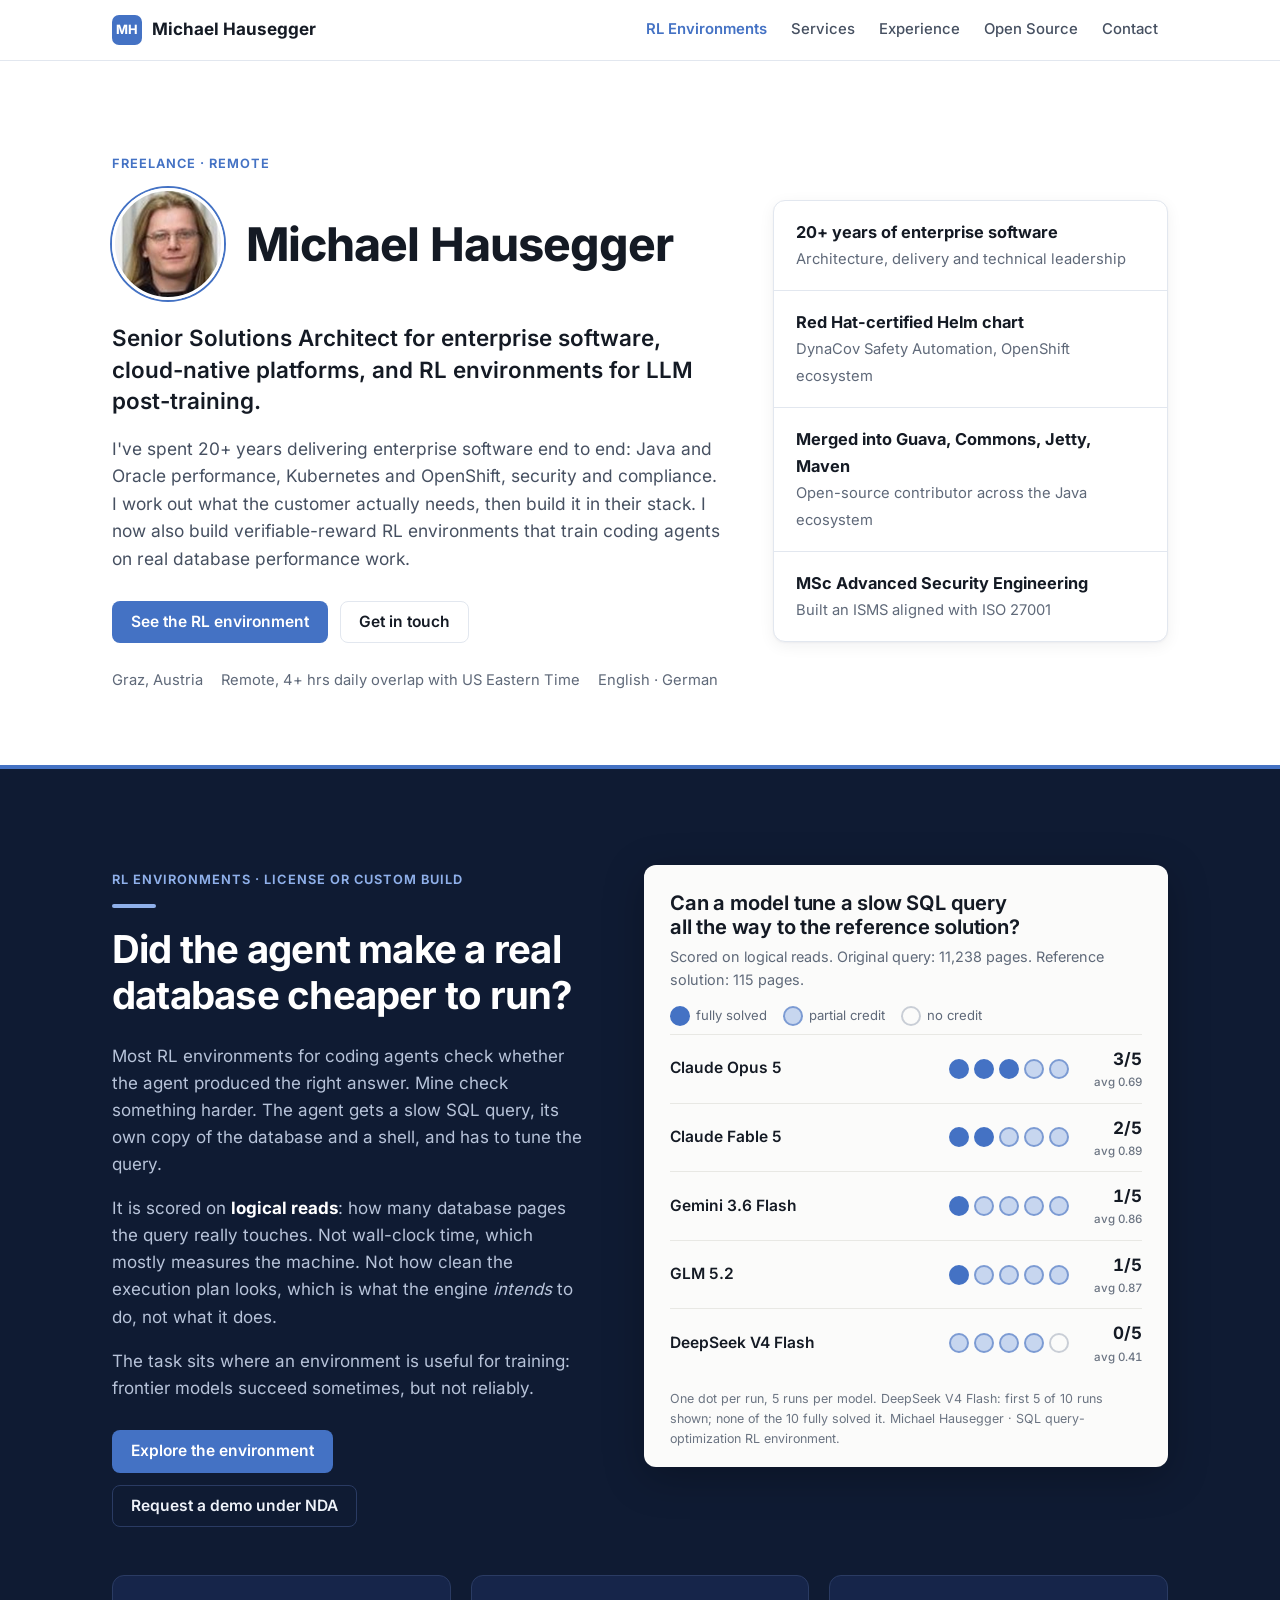
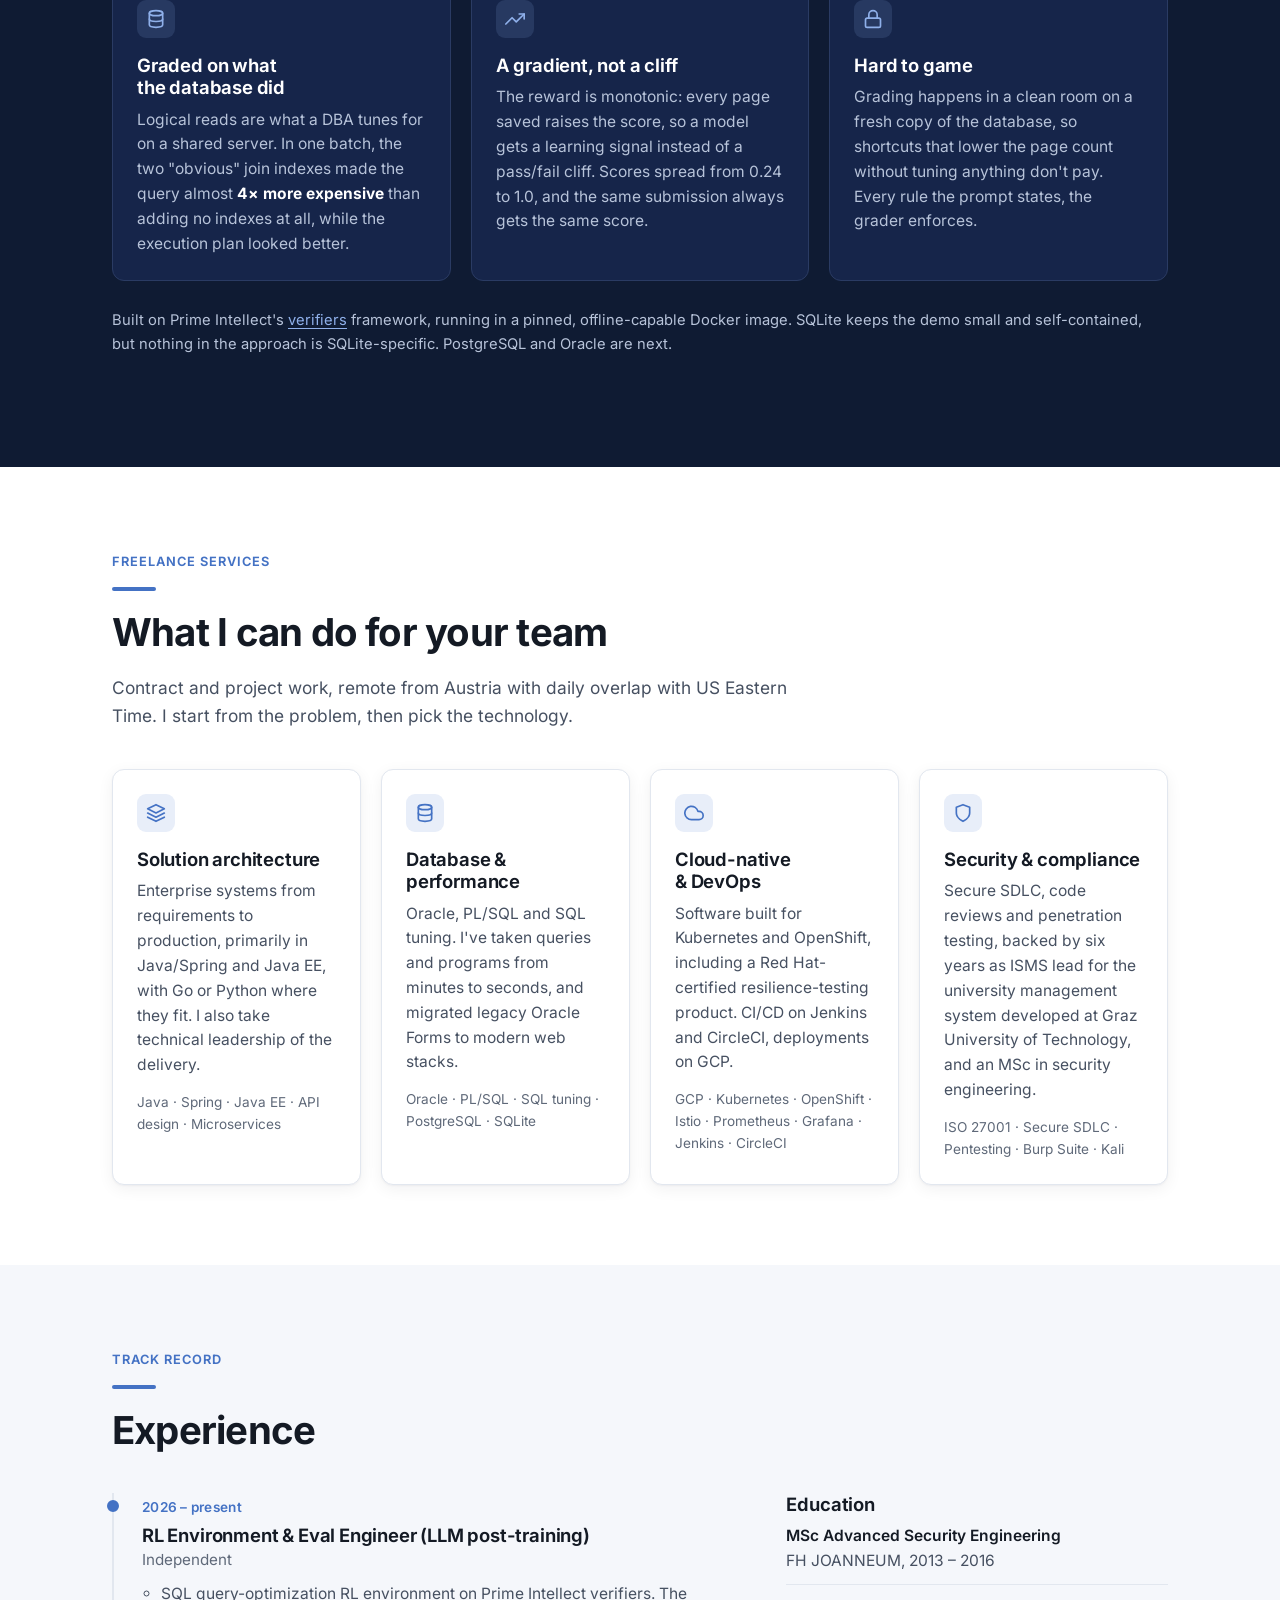
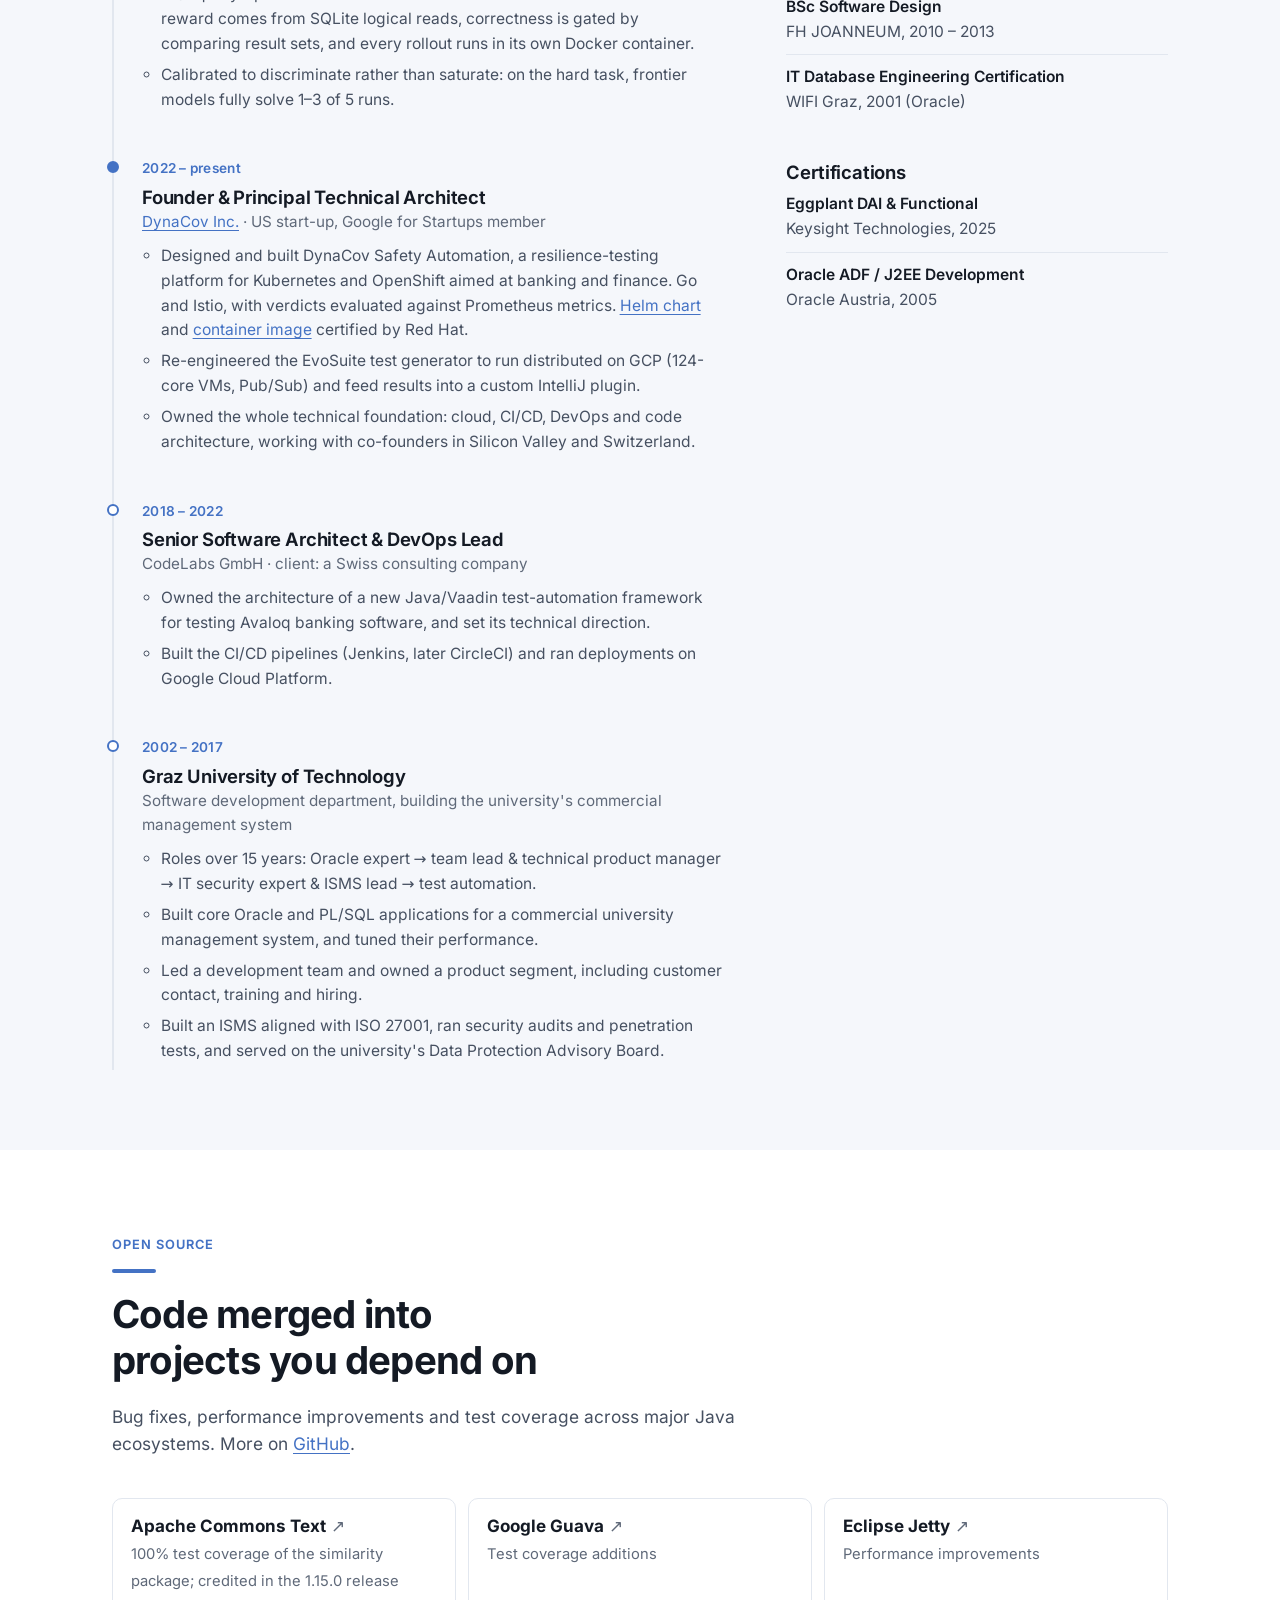
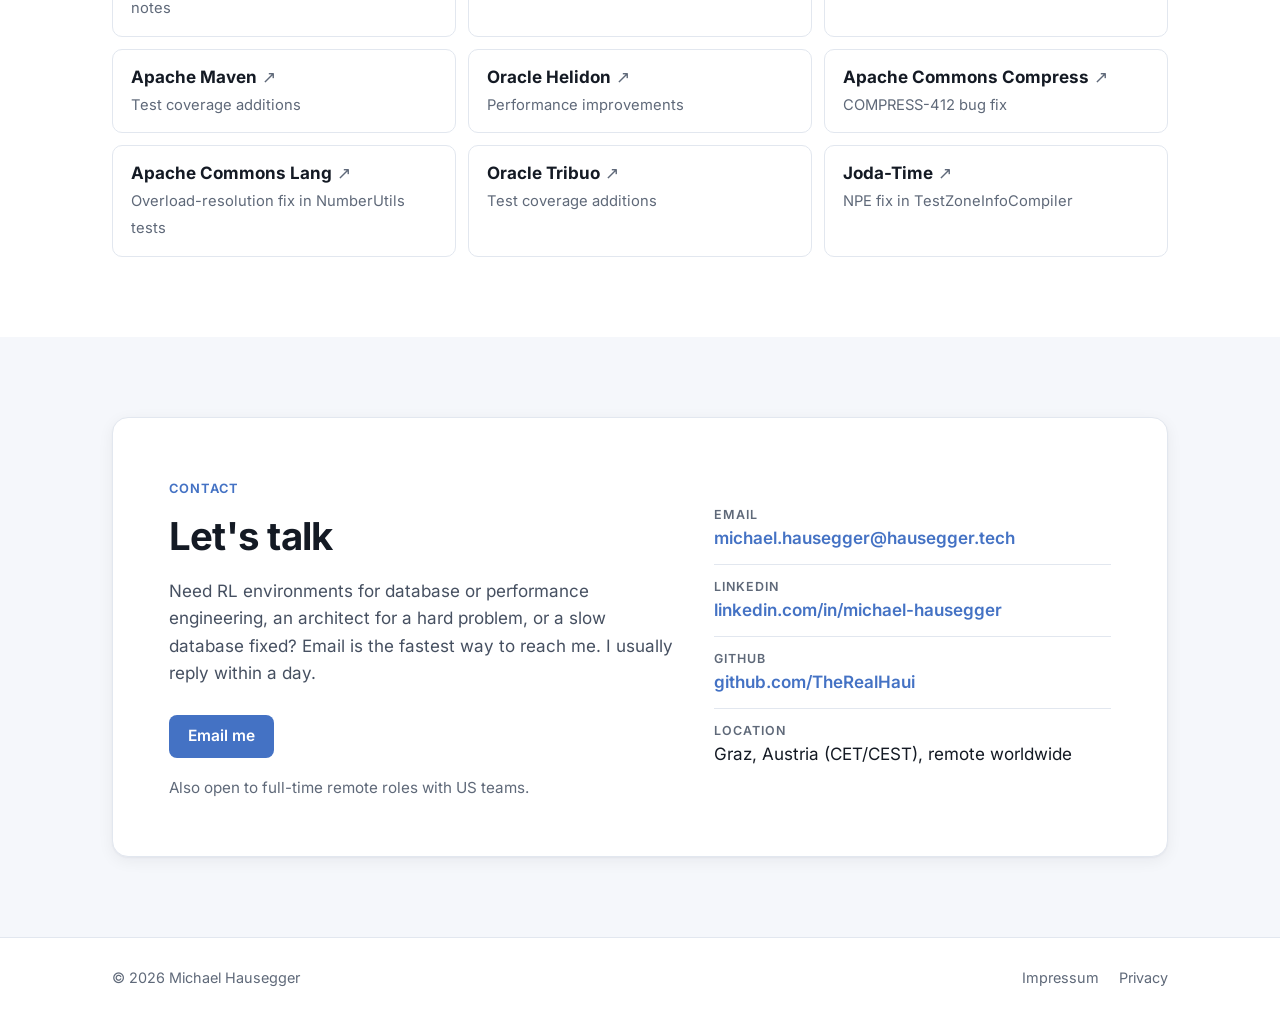
==== index.html @ 3fc1e548 "hausegger.tech: freelance profile and RL environment showcase Static site for GitHub Pages: freelanc" ====
<!DOCTYPE html>
<html lang="en">
<head>
  <meta charset="utf-8">
  <meta name="viewport" content="width=device-width, initial-scale=1">
  <title>Michael Hausegger · Solutions Architect &amp; RL Environments</title>
  <meta name="description" content="Senior Solutions Architect with 20+ years in enterprise software, Oracle performance, cloud-native platforms and security. Builds verifiable-reward RL environments that train coding agents on real database performance engineering.">
  <link rel="canonical" href="https://hausegger.tech/">
  <meta name="theme-color" content="#4472c4">
  <link rel="icon" href="assets/img/favicon.svg" type="image/svg+xml">

  <!-- Open Graph / Twitter: LinkedIn is the main traffic source, so the share card matters.
       og:image must be an absolute URL or LinkedIn ignores it. -->
  <meta property="og:type" content="website">
  <meta property="og:url" content="https://hausegger.tech/">
  <meta property="og:title" content="Michael Hausegger · Solutions Architect &amp; RL Environments">
  <meta property="og:description" content="RL environments that grade what the database actually did, built by a 20-year enterprise architect. Freelance, remote, 4+ hrs daily overlap with US Eastern.">
  <meta property="og:image" content="https://hausegger.tech/assets/img/og-image.png">
  <meta property="og:image:width" content="1200">
  <meta property="og:image:height" content="630">
  <meta name="twitter:card" content="summary_large_image">

  <link rel="preload" href="assets/fonts/inter-latin-var.woff2" as="font" type="font/woff2" crossorigin>
  <link rel="stylesheet" href="assets/css/style.css">

  <script type="application/ld+json">
  {
    "@context": "https://schema.org",
    "@graph": [
      {
        "@type": "Person",
        "@id": "https://hausegger.tech/#person",
        "name": "Michael Hausegger",
        "jobTitle": "Senior Solutions Architect",
        "image": "https://hausegger.tech/assets/img/michael-hausegger.jpg",
        "url": "https://hausegger.tech/",
        "email": "mailto:michael.hausegger@hausegger.tech",
        "address": { "@type": "PostalAddress", "addressLocality": "Graz", "addressCountry": "AT" },
        "alumniOf": "FH JOANNEUM University of Applied Sciences",
        "knowsAbout": ["Reinforcement learning environments", "LLM evaluation", "SQL performance tuning", "Oracle Database", "Java", "Kubernetes", "OpenShift", "Information security", "ISO 27001"],
        "sameAs": ["https://www.linkedin.com/in/michael-hausegger/", "https://github.com/TheRealHaui"]
      },
      {
        "@type": "ProfessionalService",
        "name": "Michael Hausegger — IT Architecture & RL Environments",
        "url": "https://hausegger.tech/",
        "founder": { "@id": "https://hausegger.tech/#person" },
        "areaServed": "Worldwide",
        "serviceType": ["RL environment development", "Solution architecture", "Database performance tuning", "Cloud-native consulting", "Security consulting"]
      }
    ]
  }
  </script>
</head>
<body>
  <a class="skip-link" href="#main">Skip to content</a>

  <header class="site-header">
    <div class="container">
      <a class="brand" href="#top" aria-label="Michael Hausegger, home">
        <span class="brand-mark" aria-hidden="true">MH</span>
        <span class="brand-name">Michael Hausegger</span>
      </a>
      <nav class="site-nav" aria-label="Main">
        <ul>
          <li><a class="nav-rl" href="#rl">RL Environments</a></li>
          <li class="nav-optional"><a href="#services">Services</a></li>
          <li class="nav-optional"><a href="#experience">Experience</a></li>
          <li class="nav-optional"><a href="#open-source">Open Source</a></li>
          <li><a href="#contact">Contact</a></li>
        </ul>
      </nav>
    </div>
  </header>

  <main id="main">
    <!-- ================= Hero ================= -->
    <section class="hero" id="top">
      <div class="container hero-grid">
        <div>
          <span class="eyebrow">Freelance · Remote</span>
          <div class="hero-id">
            <img class="portrait" src="assets/img/michael-hausegger.jpg" alt="Portrait of Michael Hausegger" width="112" height="112">
            <h1>Michael Hausegger</h1>
          </div>
          <p class="role">Senior Solutions Architect for enterprise software, cloud-native platforms, and RL environments for LLM post-training.</p>
          <p class="lead">I've spent 20+ years delivering enterprise software end to end: Java and Oracle performance, Kubernetes and OpenShift, security and compliance. I work out what the customer actually needs, then build it in their stack. I now also build verifiable-reward RL environments that train coding agents on real database performance work.</p>
          <div class="btn-row">
            <a class="btn btn-primary" href="#rl">See the RL environment</a>
            <a class="btn btn-ghost" href="#contact">Get in touch</a>
          </div>
          <div class="meta">
            <span>Graz, Austria</span>
            <span>Remote, 4+ hrs daily overlap with US Eastern Time</span>
            <span>English · German</span>
          </div>
        </div>
        <ul class="facts">
          <li><strong>20+ years of enterprise software</strong><span>Architecture, delivery and technical leadership</span></li>
          <li><strong>Red Hat-certified Helm chart</strong><span>DynaCov Safety Automation, OpenShift ecosystem</span></li>
          <li><strong>Merged into Guava, Commons, Jetty, Maven</strong><span>Open-source contributor across the Java ecosystem</span></li>
          <li><strong>MSc Advanced Security Engineering</strong><span>Built an ISMS aligned with ISO 27001</span></li>
        </ul>
      </div>
    </section>

    <!-- ================= RL Environments (the featured section) ================= -->
    <section class="band" id="rl" aria-labelledby="rl-title">
      <div class="container">
        <div class="band-intro">
          <div class="copy">
            <div class="section-head tight">
              <span class="eyebrow">RL Environments · License or custom build</span>
              <h2 id="rl-title">Did the agent make a real database cheaper to run?</h2>
            </div>
            <p>Most RL environments for coding agents check whether the agent produced the right answer. Mine check something harder. The agent gets a slow SQL query, its own copy of the database and a shell, and has to tune the query.</p>
            <p>It is scored on <strong class="hl">logical reads</strong>: how many database pages the query really touches. Not wall-clock time, which mostly measures the machine. Not how clean the execution plan looks, which is what the engine <em>intends</em> to do, not what it does.</p>
            <p>The task sits where an environment is useful for training: frontier models succeed sometimes, but not reliably.</p>
            <div class="btn-row mt">
              <a class="btn btn-primary" href="rl-environments.html">Explore the environment</a>
              <a class="btn btn-ghost" href="mailto:michael.hausegger@hausegger.tech?subject=RL%20environment%20demo%20under%20NDA">Request a demo under NDA</a>
            </div>
          </div>

          <!-- Task 2 results. One dot per run, sorted best-first. DeepSeek V4 Flash shows the first 5
               completed rollouts of its 10-rollout run (865a5b88) so the chart matches the LinkedIn post.
               Source: verifiers eval runs (screenshots in assets/img/evals/). -->
          <figure class="chart">
            <h3>Can a model tune a slow SQL query all the way to the reference solution?</h3>
            <p class="sub">Scored on logical reads. Original query: 11,238 pages. Reference solution: 115 pages.</p>
            <div class="legend" aria-hidden="true">
              <span><i class="dot full"></i> fully solved</span>
              <span><i class="dot partial"></i> partial credit</span>
              <span><i class="dot"></i> no credit</span>
            </div>
            <ul class="chart-rows">
              <li class="chart-row">
                <span class="sr-only">Claude Opus 5: 3 of 5 runs fully solved, mean reward 0.69</span>
                <span class="model" aria-hidden="true">Claude Opus 5</span>
                <span class="dots" aria-hidden="true"><i class="dot full" title="1.00"></i><i class="dot full" title="1.00"></i><i class="dot full" title="1.00"></i><i class="dot partial" title="0.24"></i><i class="dot partial" title="0.24"></i></span>
                <span class="score" aria-hidden="true">3/5<span class="avg">avg 0.69</span></span>
              </li>
              <li class="chart-row">
                <span class="sr-only">Claude Fable 5: 2 of 5 runs fully solved, mean reward 0.89</span>
                <span class="model" aria-hidden="true">Claude Fable 5</span>
                <span class="dots" aria-hidden="true"><i class="dot full" title="1.00"></i><i class="dot full" title="1.00"></i><i class="dot partial" title="0.86"></i><i class="dot partial" title="0.86"></i><i class="dot partial" title="0.75"></i></span>
                <span class="score" aria-hidden="true">2/5<span class="avg">avg 0.89</span></span>
              </li>
              <li class="chart-row">
                <span class="sr-only">Gemini 3.6 Flash: 1 of 5 runs fully solved, mean reward 0.86</span>
                <span class="model" aria-hidden="true">Gemini 3.6 Flash</span>
                <span class="dots" aria-hidden="true"><i class="dot full" title="1.00"></i><i class="dot partial" title="0.86"></i><i class="dot partial" title="0.83"></i><i class="dot partial" title="0.83"></i><i class="dot partial" title="0.75"></i></span>
                <span class="score" aria-hidden="true">1/5<span class="avg">avg 0.86</span></span>
              </li>
              <li class="chart-row">
                <span class="sr-only">GLM 5.2: 1 of 5 runs fully solved, mean reward 0.87</span>
                <span class="model" aria-hidden="true">GLM 5.2</span>
                <span class="dots" aria-hidden="true"><i class="dot full" title="1.00"></i><i class="dot partial" title="0.87"></i><i class="dot partial" title="0.86"></i><i class="dot partial" title="0.85"></i><i class="dot partial" title="0.75"></i></span>
                <span class="score" aria-hidden="true">1/5<span class="avg">avg 0.87</span></span>
              </li>
              <li class="chart-row">
                <span class="sr-only">DeepSeek V4 Flash: 0 of 5 runs fully solved, mean reward 0.41</span>
                <span class="model" aria-hidden="true">DeepSeek V4 Flash</span>
                <span class="dots" aria-hidden="true"><i class="dot partial" title="0.80"></i><i class="dot partial" title="0.80"></i><i class="dot partial" title="0.24"></i><i class="dot partial" title="0.24"></i><i class="dot" title="0.00"></i></span>
                <span class="score" aria-hidden="true">0/5<span class="avg">avg 0.41</span></span>
              </li>
            </ul>
            <figcaption class="foot">One dot per run, 5 runs per model. DeepSeek V4 Flash: first 5 of 10 runs shown; none of the 10 fully solved it. Michael Hausegger · SQL query-optimization RL environment.</figcaption>
          </figure>
        </div>

        <div class="cards cols-3">
          <article class="card">
            <div class="card-icon" aria-hidden="true"><svg viewBox="0 0 24 24" fill="none" stroke="currentColor" stroke-width="2" stroke-linecap="round" stroke-linejoin="round"><ellipse cx="12" cy="5" rx="8" ry="3"/><path d="M4 5v14c0 1.7 3.6 3 8 3s8-1.3 8-3V5"/><path d="M4 12c0 1.7 3.6 3 8 3s8-1.3 8-3"/></svg></div>
            <h3>Graded on what the database did</h3>
            <p>Logical reads are what a DBA tunes for on a shared server. In one batch, the two "obvious" join indexes made the query almost <strong class="hl">4× more expensive</strong> than adding no indexes at all, while the execution plan looked better.</p>
          </article>
          <article class="card">
            <div class="card-icon" aria-hidden="true"><svg viewBox="0 0 24 24" fill="none" stroke="currentColor" stroke-width="2" stroke-linecap="round" stroke-linejoin="round"><path d="m23 6-9.5 9.5-5-5L1 18"/><path d="M17 6h6v6"/></svg></div>
            <h3>A gradient, not a cliff</h3>
            <p>The reward is monotonic: every page saved raises the score, so a model gets a learning signal instead of a pass/fail cliff. Scores spread from 0.24 to 1.0, and the same submission always gets the same score.</p>
          </article>
          <article class="card">
            <div class="card-icon" aria-hidden="true"><svg viewBox="0 0 24 24" fill="none" stroke="currentColor" stroke-width="2" stroke-linecap="round" stroke-linejoin="round"><rect x="3" y="11" width="18" height="11" rx="2"/><path d="M7 11V7a5 5 0 0 1 10 0v4"/></svg></div>
            <h3>Hard to game</h3>
            <p>Grading happens in a clean room on a fresh copy of the database, so shortcuts that lower the page count without tuning anything don't pay. Every rule the prompt states, the grader enforces.</p>
          </article>
        </div>

        <p class="band-note">Built on Prime Intellect's <a href="https://github.com/PrimeIntellect-ai/verifiers">verifiers</a> framework, running in a pinned, offline-capable Docker image. SQLite keeps the demo small and self-contained, but nothing in the approach is SQLite-specific. PostgreSQL and Oracle are next.</p>
      </div>
    </section>

    <!-- ================= Services ================= -->
    <section class="section" id="services" aria-labelledby="services-title">
      <div class="container">
        <div class="section-head">
          <span class="eyebrow">Freelance services</span>
          <h2 id="services-title">What I can do for your team</h2>
          <p>Contract and project work, remote from Austria with daily overlap with US Eastern Time. I start from the problem, then pick the technology.</p>
        </div>
        <div class="cards cols-4">
          <article class="card">
            <div class="card-icon" aria-hidden="true"><svg viewBox="0 0 24 24" fill="none" stroke="currentColor" stroke-width="2" stroke-linecap="round" stroke-linejoin="round"><path d="M12 2 2 7l10 5 10-5-10-5z"/><path d="m2 17 10 5 10-5"/><path d="m2 12 10 5 10-5"/></svg></div>
            <h3>Solution architecture</h3>
            <p>Enterprise systems from requirements to production, primarily in Java/Spring and Java EE, with Go or Python where they fit. I also take technical leadership of the delivery.</p>
            <p class="tags">Java · Spring · Java EE · API design · Microservices</p>
          </article>
          <article class="card">
            <div class="card-icon" aria-hidden="true"><svg viewBox="0 0 24 24" fill="none" stroke="currentColor" stroke-width="2" stroke-linecap="round" stroke-linejoin="round"><ellipse cx="12" cy="5" rx="8" ry="3"/><path d="M4 5v14c0 1.7 3.6 3 8 3s8-1.3 8-3V5"/><path d="M4 12c0 1.7 3.6 3 8 3s8-1.3 8-3"/></svg></div>
            <h3>Database &amp; performance</h3>
            <p>Oracle, PL/SQL and SQL tuning. I've taken queries and programs from minutes to seconds, and migrated legacy Oracle Forms to modern web stacks.</p>
            <p class="tags">Oracle · PL/SQL · SQL tuning · PostgreSQL · SQLite</p>
          </article>
          <article class="card">
            <div class="card-icon" aria-hidden="true"><svg viewBox="0 0 24 24" fill="none" stroke="currentColor" stroke-width="2" stroke-linecap="round" stroke-linejoin="round"><path d="M18 10h-1.26A8 8 0 1 0 9 20h9a5 5 0 0 0 0-10z"/></svg></div>
            <h3>Cloud-native &amp; DevOps</h3>
            <p>Software built for Kubernetes and OpenShift, including a Red Hat-certified resilience-testing product. CI/CD on Jenkins and CircleCI, deployments on GCP.</p>
            <p class="tags">GCP · Kubernetes · OpenShift · Istio · Prometheus · Grafana · Jenkins · CircleCI</p>
          </article>
          <article class="card">
            <div class="card-icon" aria-hidden="true"><svg viewBox="0 0 24 24" fill="none" stroke="currentColor" stroke-width="2" stroke-linecap="round" stroke-linejoin="round"><path d="M12 22s8-4 8-10V5l-8-3-8 3v7c0 6 8 10 8 10z"/></svg></div>
            <h3>Security &amp; compliance</h3>
            <p>Secure SDLC, code reviews and penetration testing, backed by six years as ISMS lead for the university management system developed at Graz University of Technology, and an MSc in security engineering.</p>
            <p class="tags">ISO 27001 · Secure SDLC · Pentesting · Burp Suite · Kali</p>
          </article>
        </div>
      </div>
    </section>

    <!-- ================= Experience ================= -->
    <section class="section section-alt" id="experience" aria-labelledby="experience-title">
      <div class="container">
        <div class="section-head">
          <span class="eyebrow">Track record</span>
          <h2 id="experience-title">Experience</h2>
        </div>
        <div class="two-col">
          <ol class="timeline">
            <li class="current">
              <span class="when">2026 – present</span>
              <h3>RL Environment &amp; Eval Engineer (LLM post-training)</h3>
              <div class="org">Independent</div>
              <ul>
                <li>SQL query-optimization RL environment on Prime Intellect verifiers. The reward comes from SQLite logical reads, correctness is gated by comparing result sets, and every rollout runs in its own Docker container.</li>
                <li>Calibrated to discriminate rather than saturate: on the hard task, frontier models fully solve 1–3 of 5 runs.</li>
              </ul>
            </li>
            <li class="current">
              <span class="when">2022 – present</span>
              <h3>Founder &amp; Principal Technical Architect</h3>
              <div class="org"><a href="https://www.safetyautomation.ai/">DynaCov Inc.</a> · US start-up, Google for Startups member</div>
              <ul>
                <li>Designed and built DynaCov Safety Automation, a resilience-testing platform for Kubernetes and OpenShift aimed at banking and finance. Go and Istio, with verdicts evaluated against Prometheus metrics. <a href="https://github.com/openshift-helm-charts/charts/pull/3125">Helm chart</a> and <a href="https://catalog.redhat.com/en/software/container-stacks/detail/69cd46f81b5d2953b1b5d7d4#overview">container image</a> certified by Red Hat.</li>
                <li>Re-engineered the EvoSuite test generator to run distributed on GCP (124-core VMs, Pub/Sub) and feed results into a custom IntelliJ plugin.</li>
                <li>Owned the whole technical foundation: cloud, CI/CD, DevOps and code architecture, working with co-founders in Silicon Valley and Switzerland.</li>
              </ul>
            </li>
            <li>
              <span class="when">2018 – 2022</span>
              <h3>Senior Software Architect &amp; DevOps Lead</h3>
              <div class="org">CodeLabs GmbH · client: a Swiss consulting company</div>
              <ul>
                <li>Owned the architecture of a new Java/Vaadin test-automation framework for testing Avaloq banking software, and set its technical direction.</li>
                <li>Built the CI/CD pipelines (Jenkins, later CircleCI) and ran deployments on Google Cloud Platform.</li>
              </ul>
            </li>
            <li>
              <span class="when">2002 – 2017</span>
              <h3>Graz University of Technology</h3>
              <div class="org">Software development department, building the university's commercial management system</div>
              <ul>
                <li>Roles over 15 years: Oracle expert → team lead &amp; technical product manager → IT security expert &amp; ISMS lead → test automation.</li>
                <li>Built core Oracle and PL/SQL applications for a commercial university management system, and tuned their performance.</li>
                <li>Led a development team and owned a product segment, including customer contact, training and hiring.</li>
                <li>Built an ISMS aligned with ISO 27001, ran security audits and penetration tests, and served on the university's Data Protection Advisory Board.</li>
              </ul>
            </li>
          </ol>

          <aside class="side">
            <div class="block">
              <h3>Education</h3>
              <ul>
                <li><strong>MSc Advanced Security Engineering</strong>FH JOANNEUM, 2013 – 2016</li>
                <li><strong>BSc Software Design</strong>FH JOANNEUM, 2010 – 2013</li>
                <li><strong>IT Database Engineering Certification</strong>WIFI Graz, 2001 (Oracle)</li>
              </ul>
            </div>
            <div class="block">
              <h3>Certifications</h3>
              <ul>
                <li><strong>Eggplant DAI &amp; Functional</strong>Keysight Technologies, 2025</li>
                <li><strong>Oracle ADF / J2EE Development</strong>Oracle Austria, 2005</li>
              </ul>
            </div>
          </aside>
        </div>
      </div>
    </section>

    <!-- ================= Open source ================= -->
    <section class="section" id="open-source" aria-labelledby="oss-title">
      <div class="container">
        <div class="section-head">
          <span class="eyebrow">Open source</span>
          <h2 id="oss-title">Code merged into projects you depend on</h2>
          <p>Bug fixes, performance improvements and test coverage across major Java ecosystems. More on <a href="https://github.com/TheRealHaui">GitHub</a>.</p>
        </div>
        <ul class="oss">
          <li><a href="https://github.com/apache/commons-text/pull/728"><strong>Apache Commons Text</strong></a><span>100% test coverage of the similarity package; credited in the 1.15.0 release notes</span></li>
          <li><a href="https://github.com/google/guava/pull/2825"><strong>Google Guava</strong></a><span>Test coverage additions</span></li>
          <li><a href="https://github.com/jetty/jetty.project/pull/3657"><strong>Eclipse Jetty</strong></a><span>Performance improvements</span></li>
          <li><a href="https://github.com/apache/maven/pull/11470"><strong>Apache Maven</strong></a><span>Test coverage additions</span></li>
          <li><a href="https://github.com/helidon-io/helidon/pull/711"><strong>Oracle Helidon</strong></a><span>Performance improvements</span></li>
          <li><a href="https://github.com/apache/commons-compress/pull/35"><strong>Apache Commons Compress</strong></a><span>COMPRESS-412 bug fix</span></li>
          <li><a href="https://github.com/apache/commons-lang/pull/1506"><strong>Apache Commons Lang</strong></a><span>Overload-resolution fix in NumberUtils tests</span></li>
          <li><a href="https://github.com/oracle/tribuo/pull/415"><strong>Oracle Tribuo</strong></a><span>Test coverage additions</span></li>
          <li><a href="https://github.com/JodaOrg/joda-time/pull/438"><strong>Joda-Time</strong></a><span>NPE fix in TestZoneInfoCompiler</span></li>
        </ul>
      </div>
    </section>

    <!-- ================= Contact ================= -->
    <section class="section section-alt" id="contact" aria-labelledby="contact-title">
      <div class="container">
        <div class="contact-card">
          <div>
            <span class="eyebrow">Contact</span>
            <h2 id="contact-title">Let's talk</h2>
            <p class="muted">Need RL environments for database or performance engineering, an architect for a hard problem, or a slow database fixed? Email is the fastest way to reach me. I usually reply within a day.</p>
            <div class="btn-row mt">
              <a class="btn btn-primary" href="mailto:michael.hausegger@hausegger.tech">Email me</a>
            </div>
            <!-- Deliberately one quiet line: a loud "hire me" would undercut the freelance/vendor positioning. -->
            <p class="also">Also open to full-time remote roles with US teams.</p>
          </div>
          <ul class="contact-links">
            <li><span class="label">Email</span><a href="mailto:michael.hausegger@hausegger.tech">michael.hausegger@hausegger.tech</a></li>
            <li><span class="label">LinkedIn</span><a href="https://www.linkedin.com/in/michael-hausegger/">linkedin.com/in/michael-hausegger</a></li>
            <li><span class="label">GitHub</span><a href="https://github.com/TheRealHaui">github.com/TheRealHaui</a></li>
            <li><span class="label">Location</span><span>Graz, Austria (CET/CEST), remote worldwide</span></li>
          </ul>
        </div>
      </div>
    </section>
  </main>

  <footer class="site-footer">
    <div class="container">
      <span>© 2026 Michael Hausegger</span>
      <nav aria-label="Legal">
        <a href="impressum.html">Impressum</a>
        <a href="privacy.html">Privacy</a>
      </nav>
    </div>
  </footer>

  <!-- GoatCounter: cookieless, no personal data stored, so no consent banner is needed.
       count.js is self-hosted so the only third-party request is the page-view ping itself.
       It skips localhost automatically, so local previews are never counted. -->
  <script data-goatcounter="https://hausegger.goatcounter.com/count" async src="assets/js/count.js"></script>
</body>
</html>
---- assets/css/style.css ----
/*
 * hausegger.tech — single stylesheet, no build step.
 *
 * Why plain CSS: a 4-page personal site doesn't justify a toolchain; anything that needs
 * `npm install` in two years is a liability. All colors are tokens on :root so the dark
 * theme is a token swap, never a second set of rules.
 */

/* Self-hosted Inter (variable, latin subset). Deliberately NOT loaded from Google Fonts:
 * LG München (3 O 17493/20, 2022) held that sending visitor IPs to Google's font CDN without
 * consent violates GDPR. Self-hosting costs 48 KB and removes the question entirely. */
@font-face {
  font-family: "Inter";
  src: url("../fonts/inter-latin-var.woff2") format("woff2");
  font-weight: 100 900;
  font-style: normal;
  font-display: swap;
}

:root {
  /* Accent = the section-bar blue from the CV, so site and CV read as one brand. */
  --accent: #4472c4;
  --accent-strong: #2f5aa8;
  --accent-soft: #e8eef9;
  --on-accent: #ffffff;
  /* Primary buttons keep the exact CV blue in both themes (white on #4472c4 = 4.6:1). */
  --btn-bg: #4472c4;
  --btn-bg-hover: #355fae;

  --bg: #ffffff;
  --bg-alt: #f5f7fb;
  --surface: #ffffff;
  --text: #141a24;
  --text-2: #465061;
  --text-3: #5f6979;
  --border: #e2e7ef;

  /* The RL band is intentionally dark in BOTH themes: it is the one section that must
   * stand out from everything around it. */
  --band-bg: #0f1b33;
  --band-surface: #16254a;
  --band-text: #eef2f9;
  --band-text-2: #b7c3d9;
  --band-border: #2a3b63;
  --band-accent: #8fb0ea;

  --radius: 12px;
  --maxw: 1120px;
  --gutter: 16px;
  --shadow: 0 1px 2px rgb(16 24 40 / 0.04), 0 4px 16px rgb(16 24 40 / 0.06);
  color-scheme: light dark;
}

/* Dark tokens are defined twice: once for the OS preference, once for an explicit
 * data-theme="dark" override. The :not([data-theme="light"]) guard lets a future theme
 * toggle force light mode on a dark OS without touching these rules. */
@media (prefers-color-scheme: dark) {
  :root:not([data-theme="light"]) {
    --accent: #7fa3e0;
    --accent-strong: #a3bdea;
    --accent-soft: #1a2640;
    --on-accent: #0d1117;
    --bg: #0d1117;
    --bg-alt: #131a24;
    --surface: #161e2b;
    --text: #e6eaf0;
    --text-2: #aeb8c6;
    --text-3: #8d98a8;
    --border: #263042;
    --band-bg: #0a1430;
    --band-surface: #13214a;
    --shadow: none;
    --btn-bg-hover: #5a86d6;
  }
}
:root[data-theme="dark"] {
  --accent: #7fa3e0;
  --accent-strong: #a3bdea;
  --accent-soft: #1a2640;
  --on-accent: #0d1117;
  --bg: #0d1117;
  --bg-alt: #131a24;
  --surface: #161e2b;
  --text: #e6eaf0;
  --text-2: #aeb8c6;
  --text-3: #8d98a8;
  --border: #263042;
  --band-bg: #0a1430;
  --band-surface: #13214a;
  --shadow: none;
  --btn-bg-hover: #5a86d6;
}

/* ---------- Base ---------- */
*, *::before, *::after { box-sizing: border-box; }
html { scroll-behavior: smooth; -webkit-text-size-adjust: 100%; }
/* Anchor targets land below the sticky header instead of under it. */
:target, section[id] { scroll-margin-top: 72px; }
@media (prefers-reduced-motion: reduce) { html { scroll-behavior: auto; } }

body {
  margin: 0;
  background: var(--bg);
  color: var(--text);
  font-family: "Inter", system-ui, -apple-system, "Segoe UI", Roboto, sans-serif;
  font-size: 17px;
  line-height: 1.6;
  text-rendering: optimizeLegibility;
  -webkit-font-smoothing: antialiased;
}
img { max-width: 100%; height: auto; display: block; }
a { color: var(--accent); text-decoration-thickness: 1px; text-underline-offset: 3px; }
a:hover { color: var(--accent-strong); }
:focus-visible { outline: 2px solid var(--accent); outline-offset: 3px; border-radius: 4px; }

h1, h2, h3 { line-height: 1.2; letter-spacing: -0.02em; margin: 0 0 0.5em; text-wrap: balance; }
h1 { font-size: clamp(2.2rem, 5vw, 3.4rem); font-weight: 750; }
h2 { font-size: clamp(1.7rem, 3.4vw, 2.4rem); font-weight: 700; }
h3 { font-size: 1.15rem; font-weight: 650; letter-spacing: -0.01em; }
p { margin: 0 0 1em; }
ul { margin: 0; padding-left: 1.2em; }

.container { width: 100%; max-width: var(--maxw); margin: 0 auto; padding: 0 var(--gutter); }
@media (min-width: 720px) { :root { --gutter: 32px; } }

.skip-link {
  position: absolute; left: -9999px; top: 8px;
  background: var(--accent); color: var(--on-accent); padding: 8px 12px; border-radius: 6px;
}
.skip-link:focus { left: 8px; z-index: 100; }

/* ---------- Header ---------- */
.site-header {
  position: sticky; top: 0; z-index: 50;
  background: color-mix(in srgb, var(--bg) 88%, transparent);
  backdrop-filter: saturate(160%) blur(10px);
  -webkit-backdrop-filter: saturate(160%) blur(10px);
  border-bottom: 1px solid var(--border);
}
.site-header .container {
  display: flex; align-items: center; justify-content: space-between;
  gap: 16px; min-height: 60px;
}
.brand {
  display: inline-flex; align-items: center; gap: 10px;
  font-weight: 700; color: var(--text); text-decoration: none; white-space: nowrap;
}
.brand-mark {
  width: 30px; height: 30px; border-radius: 7px; background: #4472c4; color: #fff;
  display: grid; place-items: center; font-size: 0.8rem; font-weight: 750; letter-spacing: 0;
}
.site-nav ul { display: flex; gap: 4px; list-style: none; margin: 0; padding: 0; }
.site-nav a {
  display: block; padding: 6px 10px; border-radius: 6px;
  color: var(--text-2); text-decoration: none; font-size: 0.93rem; font-weight: 500;
}
.site-nav a:hover { color: var(--text); background: var(--bg-alt); }
.site-nav a.nav-rl { color: var(--accent); font-weight: 600; }
/* Narrow screens: no hamburger (it would need JS); keep only the two links that matter. */
@media (max-width: 760px) {
  .site-nav li.nav-optional { display: none; }
  .brand-name { display: none; }
}

/* ---------- Buttons ---------- */
.btn {
  display: inline-flex; align-items: center; gap: 8px;
  padding: 11px 18px; border-radius: 8px; border: 1px solid transparent;
  font-weight: 600; font-size: 0.97rem; text-decoration: none; line-height: 1.2;
  transition: background-color 0.15s, border-color 0.15s, color 0.15s;
}
.btn-primary { background: var(--btn-bg); color: #fff; }
.btn-primary:hover { background: var(--btn-bg-hover); color: #fff; }
.btn-ghost { border-color: var(--border); color: var(--text); background: var(--surface); }
.btn-ghost:hover { border-color: var(--accent); color: var(--accent); }
.btn-row { display: flex; flex-wrap: wrap; gap: 12px; }

/* ---------- Sections ---------- */
.section { padding: 80px 0; }
.section-alt { background: var(--bg-alt); }
.eyebrow {
  display: inline-block; margin-bottom: 14px;
  font-size: 0.8rem; font-weight: 650; letter-spacing: 0.08em; text-transform: uppercase;
  color: var(--accent);
}
.section-head { max-width: 720px; margin-bottom: 40px; }
.section-head p { color: var(--text-2); font-size: 1.08rem; }
/* CV echo: a short accent bar above section titles. */
.section-head h2::before {
  content: ""; display: block; width: 44px; height: 4px; border-radius: 2px;
  background: var(--accent); margin-bottom: 18px;
}

/* ---------- Hero ---------- */
.hero { padding: 88px 0 72px; }
.hero-grid { display: grid; gap: 48px; align-items: center; }
@media (min-width: 960px) { .hero-grid { grid-template-columns: 1.55fr 1fr; } }
.hero .role {
  font-size: clamp(1.15rem, 2.2vw, 1.4rem); font-weight: 600; color: var(--text);
  line-height: 1.4; margin-bottom: 18px; max-width: 34em;
}
.hero .lead { font-size: 1.08rem; color: var(--text-2); max-width: 38em; margin-bottom: 28px; }
.hero .meta {
  display: flex; flex-wrap: wrap; gap: 6px 18px; margin-top: 26px;
  color: var(--text-3); font-size: 0.92rem;
}
.facts {
  list-style: none; padding: 0; margin: 0;
  border: 1px solid var(--border); border-radius: var(--radius);
  background: var(--surface); box-shadow: var(--shadow);
}
.facts li { padding: 18px 22px; border-top: 1px solid var(--border); }
.facts li:first-child { border-top: 0; }
.facts strong { display: block; font-size: 1.02rem; color: var(--text); }
.facts span { color: var(--text-3); font-size: 0.92rem; }

/* ---------- RL band (the prominent section) ---------- */
.band {
  background: var(--band-bg); color: var(--band-text);
  padding: 96px 0;
  /* Subtle top accent rule so the band reads as "featured", not just "dark". */
  border-top: 4px solid #4472c4;
}
.band .eyebrow { color: var(--band-accent); }
.band h2 { color: #fff; max-width: 18em; }
.band .section-head h2::before { background: var(--band-accent); }
.band p { color: var(--band-text-2); }
.band a:not(.btn) { color: var(--band-accent); }
.band .btn-primary { background: #4472c4; color: #fff; }
.band .btn-primary:hover { background: #5a86d6; color: #fff; }
.band .btn-ghost { background: transparent; color: var(--band-text); border-color: var(--band-border); }
.band .btn-ghost:hover { border-color: var(--band-accent); color: #fff; }
.band-intro { display: grid; gap: 40px; align-items: start; margin-bottom: 48px; }
@media (min-width: 960px) { .band-intro { grid-template-columns: 1fr 1.1fr; gap: 56px; } }
.band-intro .copy p { font-size: 1.06rem; }
.band-note { font-size: 0.92rem; margin-top: 28px; }

/* ---------- Results chart (dots) ---------- */
.chart {
  background: #fbfbfa; color: #141a24; border-radius: var(--radius);
  padding: 26px 26px 18px; box-shadow: 0 10px 40px rgb(0 0 0 / 0.25);
}
.chart h3 { font-size: 1.25rem; margin-bottom: 6px; color: #141a24; }
.chart .sub { color: #5f6979; font-size: 0.9rem; margin-bottom: 14px; }
.legend {
  display: flex; flex-wrap: wrap; gap: 6px 16px; font-size: 0.82rem; color: #5f6979;
  margin-bottom: 8px;
}
.legend span { display: inline-flex; align-items: center; gap: 6px; }
.chart-rows { list-style: none; margin: 0; padding: 0; }
.chart-row {
  display: grid; grid-template-columns: minmax(7.5em, 1fr) auto 3.6em; gap: 12px;
  align-items: center; padding: 11px 0; border-top: 1px solid #e8e8e4;
}
.chart-row .model { font-weight: 600; font-size: 0.97rem; }
.chart-row .score { text-align: right; font-weight: 700; font-variant-numeric: tabular-nums; }
.chart-row .avg { display: block; font-weight: 500; font-size: 0.72rem; color: #6b7482; }
.dots { display: flex; flex-wrap: wrap; gap: 5px; justify-content: flex-end; max-width: 13.5em; }
.dot {
  width: 20px; height: 20px; border-radius: 50%;
  border: 2px solid #c9ced6; background: transparent; flex: none;
}
/* Three states, not two: partial credit is the whole point of the reward design, so the
 * chart must show it rather than collapse it into "failed". */
.dot.full { background: #4472c4; border-color: #4472c4; }
.dot.partial { background: #c7d6ef; border-color: #7c9bd3; }
.chart .foot { color: #6b7482; font-size: 0.78rem; margin: 12px 0 0; }
/* Phones: dots move to their own line under the model name, so a 9-run row never wraps. */
@media (max-width: 520px) {
  .chart { padding: 20px 16px 14px; }
  .chart-row { grid-template-columns: 1fr auto; grid-template-areas: "model score" "dots score"; row-gap: 6px; }
  .chart-row .model { grid-area: model; }
  .chart-row .score { grid-area: score; }
  .dots { grid-area: dots; justify-content: flex-start; max-width: none; }
  .dot { width: 18px; height: 18px; }
}

/* ---------- Cards ---------- */
.cards { display: grid; gap: 20px; }
@media (min-width: 720px) { .cards { grid-template-columns: repeat(2, 1fr); } }
@media (min-width: 1000px) { .cards.cols-3 { grid-template-columns: repeat(3, 1fr); } }
@media (min-width: 1000px) { .cards.cols-4 { grid-template-columns: repeat(4, 1fr); } }
.card {
  background: var(--surface); border: 1px solid var(--border);
  border-radius: var(--radius); padding: 24px; box-shadow: var(--shadow);
}
.card p { color: var(--text-2); font-size: 0.97rem; margin: 0; }
.card p + p { margin-top: 0.7em; }
.card .tags { margin-top: 14px; color: var(--text-3); font-size: 0.85rem; }
.card-icon {
  width: 38px; height: 38px; border-radius: 9px; margin-bottom: 16px;
  display: grid; place-items: center; background: var(--accent-soft); color: var(--accent);
}
.card-icon svg { width: 20px; height: 20px; }
.band .card { background: var(--band-surface); border-color: var(--band-border); box-shadow: none; }
.band .card h3 { color: #fff; }
.band .card p { color: var(--band-text-2); }
.band .card-icon { background: rgb(143 176 234 / 0.14); color: var(--band-accent); }

/* ---------- Timeline ---------- */
.timeline { list-style: none; margin: 0; padding: 0; border-left: 2px solid var(--border); }
.timeline > li { position: relative; padding: 0 0 36px 28px; }
.timeline > li:last-child { padding-bottom: 0; }
.timeline > li::before {
  content: ""; position: absolute; left: -7px; top: 7px;
  width: 12px; height: 12px; border-radius: 50%;
  background: var(--bg); border: 2px solid var(--accent);
}
.timeline > li.current::before { background: var(--accent); }
.timeline .when { font-size: 0.85rem; font-weight: 600; color: var(--accent); letter-spacing: 0.02em; }
.timeline h3 { margin: 4px 0 2px; }
.timeline .org { color: var(--text-3); font-size: 0.95rem; margin-bottom: 10px; }
.timeline ul { color: var(--text-2); font-size: 0.97rem; }
.timeline ul li { margin-bottom: 6px; }
.two-col { display: grid; gap: 48px; }
@media (min-width: 960px) { .two-col { grid-template-columns: 1.6fr 1fr; gap: 64px; } }
.side h3 { margin-top: 0; }
.side ul { list-style: none; padding: 0; color: var(--text-2); font-size: 0.97rem; }
.side li { padding: 10px 0; border-top: 1px solid var(--border); }
.side li:first-child { border-top: 0; padding-top: 0; }
.side li strong { color: var(--text); display: block; font-weight: 600; }
.side .block + .block { margin-top: 36px; }

/* ---------- Open source list ---------- */
.oss { display: grid; gap: 12px; list-style: none; padding: 0; margin: 0; }
@media (min-width: 720px) { .oss { grid-template-columns: repeat(2, 1fr); } }
@media (min-width: 1000px) { .oss { grid-template-columns: repeat(3, 1fr); } }
.oss li {
  border: 1px solid var(--border); background: var(--surface); border-radius: 10px;
  padding: 14px 18px;
}
.oss a { text-decoration: none; }
.oss strong { display: block; color: var(--text); }
.oss a:hover strong { color: var(--accent); text-decoration: underline; }
.oss a strong::after { content: " ↗"; color: var(--text-3); font-weight: 400; }
.oss span { color: var(--text-3); font-size: 0.92rem; }

/* ---------- Contact ---------- */
.contact-card {
  border: 1px solid var(--border); border-radius: 16px; background: var(--surface);
  padding: clamp(28px, 5vw, 56px); box-shadow: var(--shadow);
  display: grid; gap: 28px;
}
@media (min-width: 900px) { .contact-card { grid-template-columns: 1.3fr 1fr; align-items: center; } }
.contact-card h2::before { display: none; }
.contact-links { list-style: none; padding: 0; margin: 0; }
.contact-links li { padding: 12px 0; border-top: 1px solid var(--border); }
.contact-links li:first-child { border-top: 0; }
.contact-links .label {
  display: block; font-size: 0.78rem; text-transform: uppercase; letter-spacing: 0.08em;
  color: var(--text-3); font-weight: 600;
}
.contact-links a { font-weight: 600; text-decoration: none; word-break: break-word; }
.contact-links a:hover { text-decoration: underline; }
.also { color: var(--text-3); font-size: 0.95rem; margin: 18px 0 0; }

/* ---------- Deep page (rl-environments.html) ---------- */
.page-hero { padding: 72px 0 64px; }
.page-hero.band { padding: 80px 0 72px; }
.page-hero .lead { font-size: 1.12rem; max-width: 40em; }
.prose { max-width: 720px; }
.prose p, .prose li { color: var(--text-2); }
.prose h2 { margin-top: 0; }
.prose ul li { margin-bottom: 8px; }
.split { display: grid; gap: 40px; align-items: start; }
@media (min-width: 960px) { .split { grid-template-columns: 1fr 1fr; gap: 64px; } }

.table-wrap { overflow-x: auto; border: 1px solid var(--border); border-radius: var(--radius); background: var(--surface); }
table { width: 100%; border-collapse: collapse; font-size: 0.95rem; }
th, td { text-align: left; padding: 12px 16px; border-top: 1px solid var(--border); white-space: nowrap; }
thead th {
  border-top: 0; font-size: 0.78rem; text-transform: uppercase; letter-spacing: 0.06em;
  color: var(--text-3); font-weight: 650; background: var(--bg-alt);
}
td.num, th.num { text-align: right; font-variant-numeric: tabular-nums; }
caption { caption-side: bottom; text-align: left; padding: 10px 16px; color: var(--text-3); font-size: 0.85rem; }

.evidence { display: grid; gap: 16px; }
.evidence figure { margin: 0; }
.evidence a { display: block; border: 1px solid var(--border); border-radius: 8px; overflow: hidden; background: #2b2b2b; }
.evidence a:hover { border-color: var(--accent); }
.evidence figcaption { font-size: 0.85rem; color: var(--text-3); margin-top: 6px; }
.evidence-group + .evidence-group { margin-top: 40px; }

.cta-band { text-align: center; }
.cta-band h2 { max-width: none; margin-left: auto; margin-right: auto; }
.cta-band p { max-width: 40em; margin-left: auto; margin-right: auto; }
.cta-band .btn-row { justify-content: center; }

/* ---------- Legal pages ---------- */
.legal { padding: 64px 0 80px; }
.legal .prose h2 { font-size: 1.3rem; margin-top: 2em; }
.legal .prose h2::before { display: none; }
.legal dl { display: grid; grid-template-columns: minmax(9em, 14em) 1fr; gap: 10px 24px; color: var(--text-2); }
.legal dt { font-weight: 600; color: var(--text); }
.legal dd { margin: 0; }
@media (max-width: 560px) { .legal dl { grid-template-columns: 1fr; gap: 2px; } .legal dd { margin-bottom: 10px; } }
.todo { background: #fff3cd; color: #6b4e00; padding: 0 4px; border-radius: 3px; }

/* ---------- Footer ---------- */
.site-footer { border-top: 1px solid var(--border); padding: 28px 0; color: var(--text-3); font-size: 0.9rem; }
.site-footer .container { display: flex; flex-wrap: wrap; gap: 8px 24px; justify-content: space-between; }
.site-footer nav { display: flex; gap: 20px; }
.site-footer a { color: var(--text-3); text-decoration: none; }
.site-footer a:hover { color: var(--accent); }

/* ---------- Utilities (replace former inline styles) ---------- */
.mt { margin-top: 28px; }
.mt-lg { margin-top: 48px; }
.muted { color: var(--text-2); }
.fine-print { color: var(--text-3); font-size: 0.95rem; margin-top: 28px; }
.section-head.tight { margin-bottom: 24px; }
.band strong.hl { color: #fff; }
.chart { margin: 0; }
.page-hero h1 { color: #fff; max-width: 16em; }
.notfound { text-align: center; padding: 80px 16px; }
.notfound .btn-row { justify-content: center; }
/* Visually hidden but read by screen readers (chart rows announce one full sentence). */
.sr-only {
  position: absolute; width: 1px; height: 1px; padding: 0; margin: -1px;
  overflow: hidden; clip: rect(0 0 0 0); white-space: nowrap; border: 0;
}

/* ---------- Code ---------- */
code {
  font-family: ui-monospace, "SF Mono", "JetBrains Mono", Menlo, Consolas, monospace;
  font-size: 0.88em; background: var(--accent-soft); padding: 1px 5px; border-radius: 4px;
}
pre.code {
  margin: 0; padding: 16px 18px; overflow-x: auto; border-radius: var(--radius);
  background: #141a24; color: #e6eaf0; font-size: 0.85rem; line-height: 1.6;
}
pre.code code { background: none; padding: 0; font-size: inherit; color: inherit; }
.band code { background: rgb(143 176 234 / 0.14); color: var(--band-text); }
.card strong.hl { color: var(--text); }
.band .card strong.hl { color: #fff; }

/* ---------- Portrait ---------- */
/* The source photo is only 288 px, so it is shown small (max 112 px = 2.5x density) to stay sharp. */
.hero-id { display: flex; align-items: center; gap: 22px; margin-bottom: 22px; }
.hero-id h1 { margin: 0; font-size: clamp(2rem, 4.2vw, 2.9rem); }
.portrait {
  width: 112px; height: 112px; border-radius: 50%; object-fit: cover; flex: none;
  border: 3px solid var(--surface); box-shadow: 0 0 0 2px #4472c4;
}
@media (max-width: 520px) { .portrait { width: 80px; height: 80px; } .hero-id { gap: 16px; } }
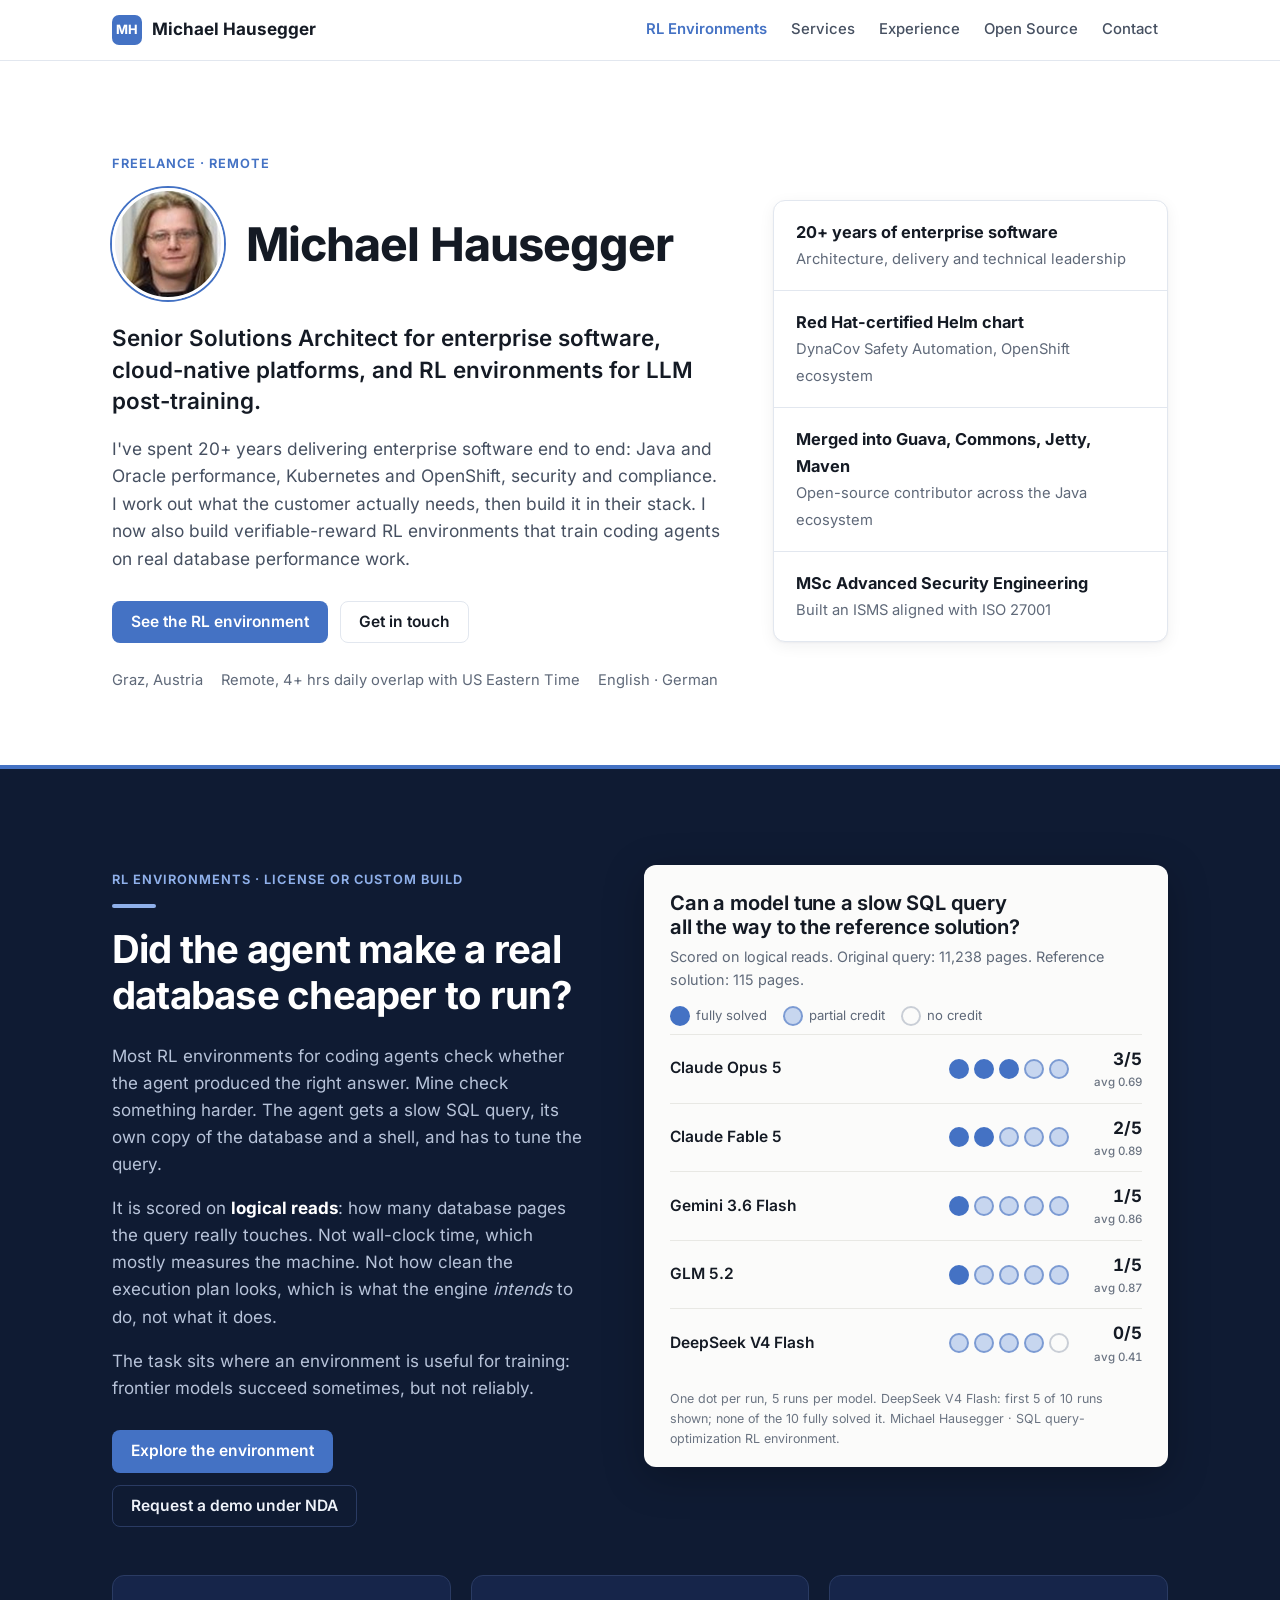
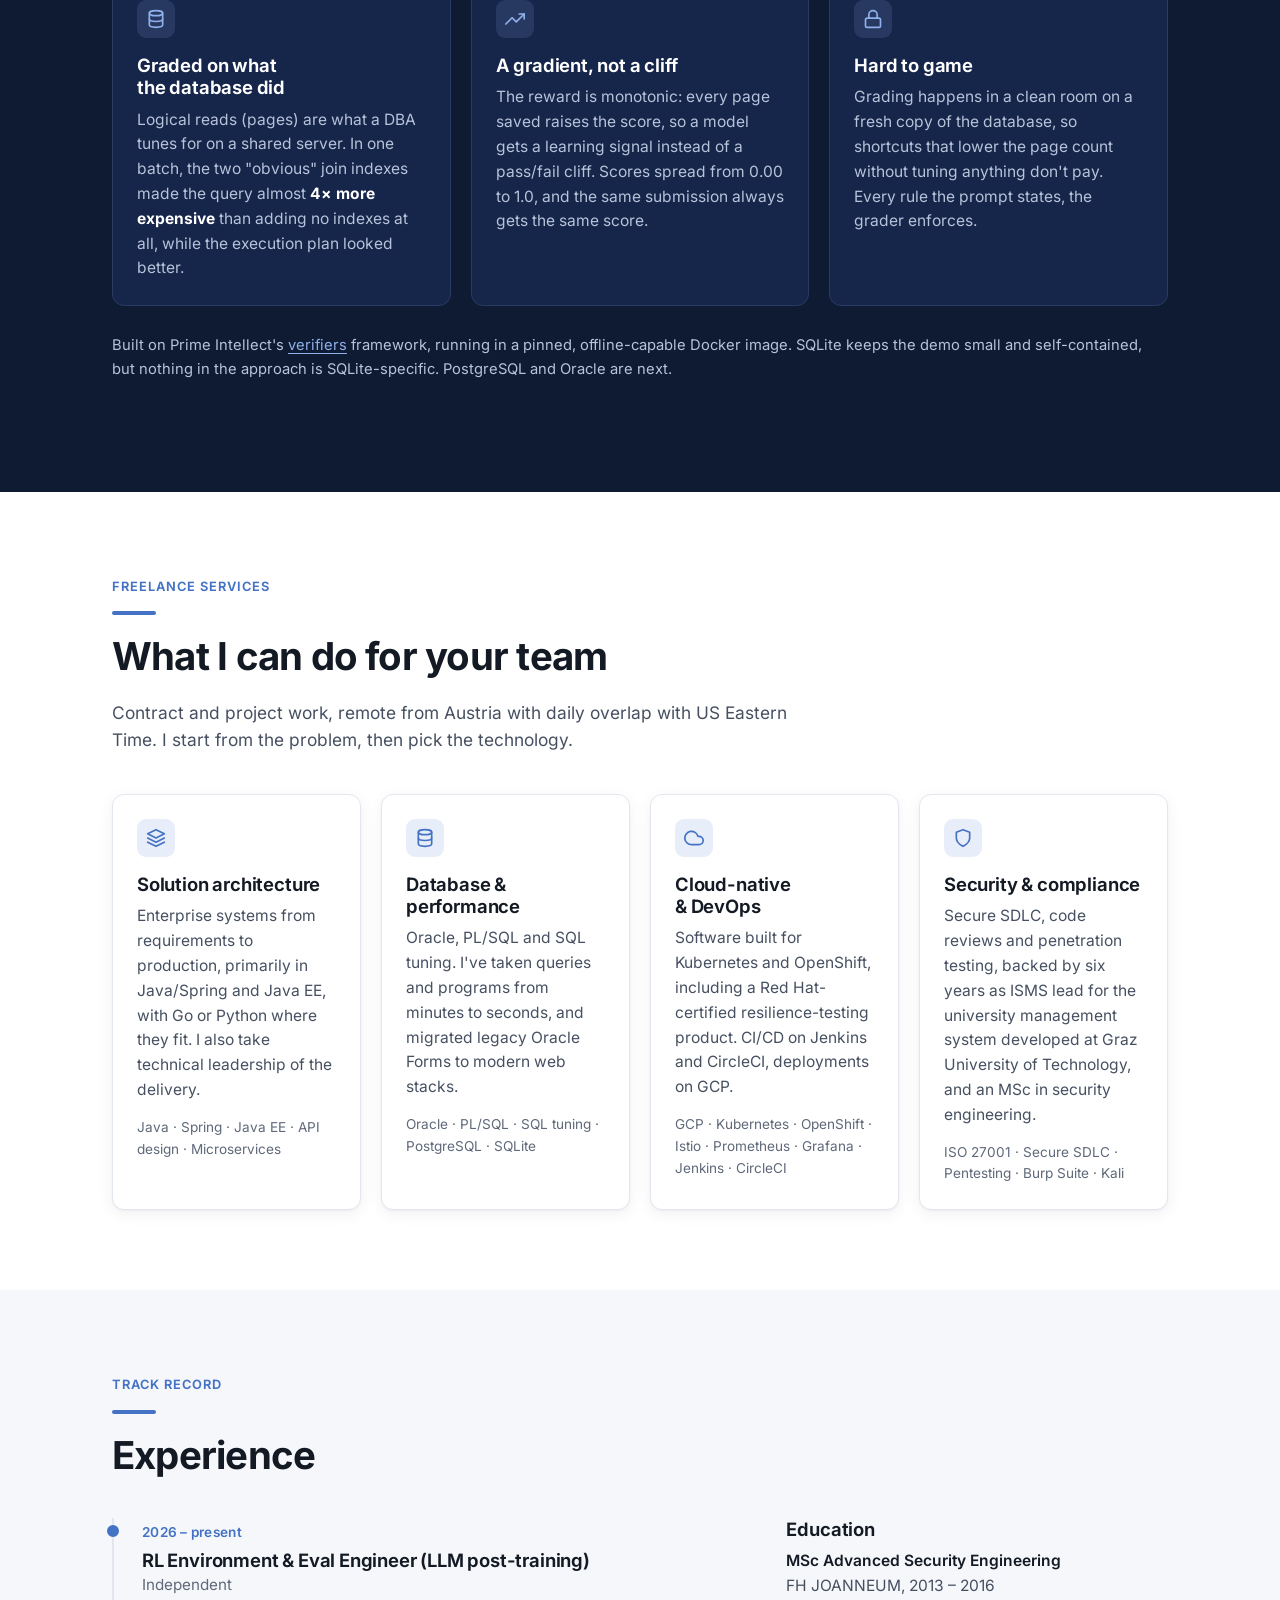
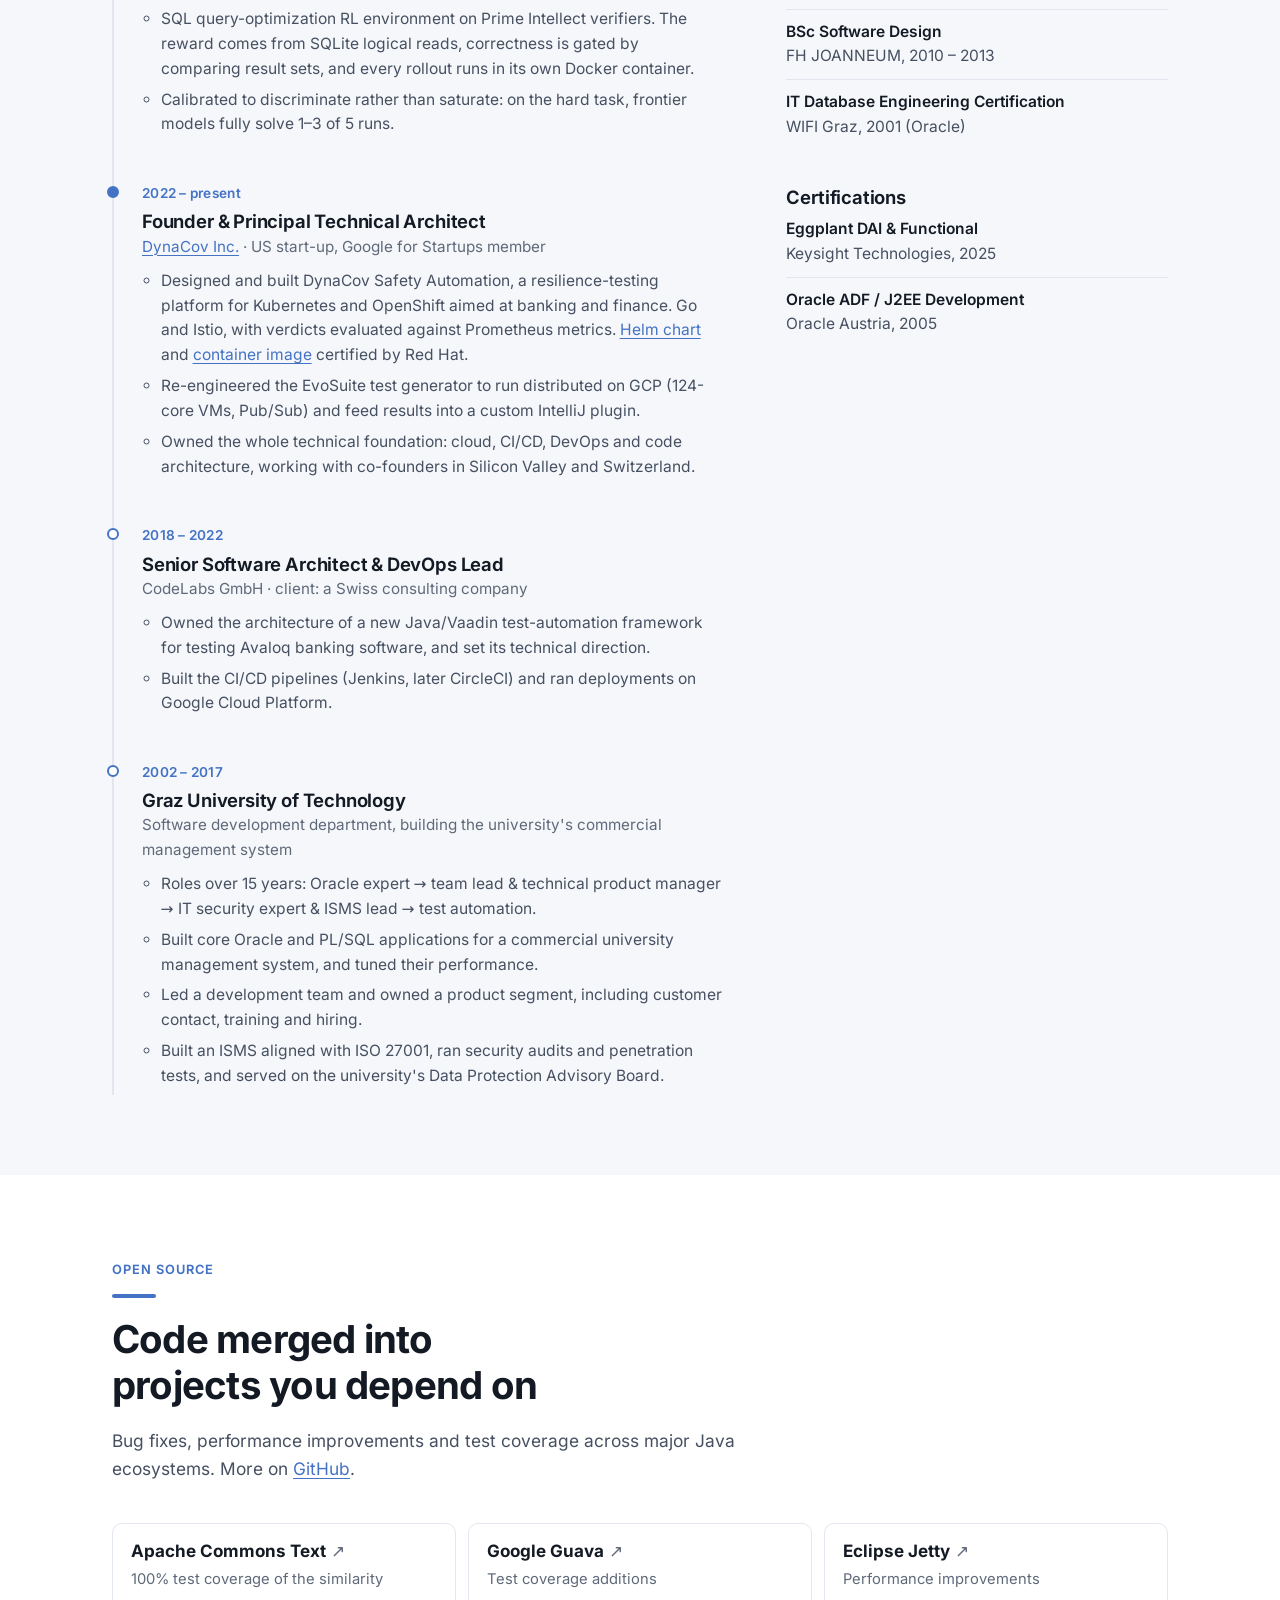
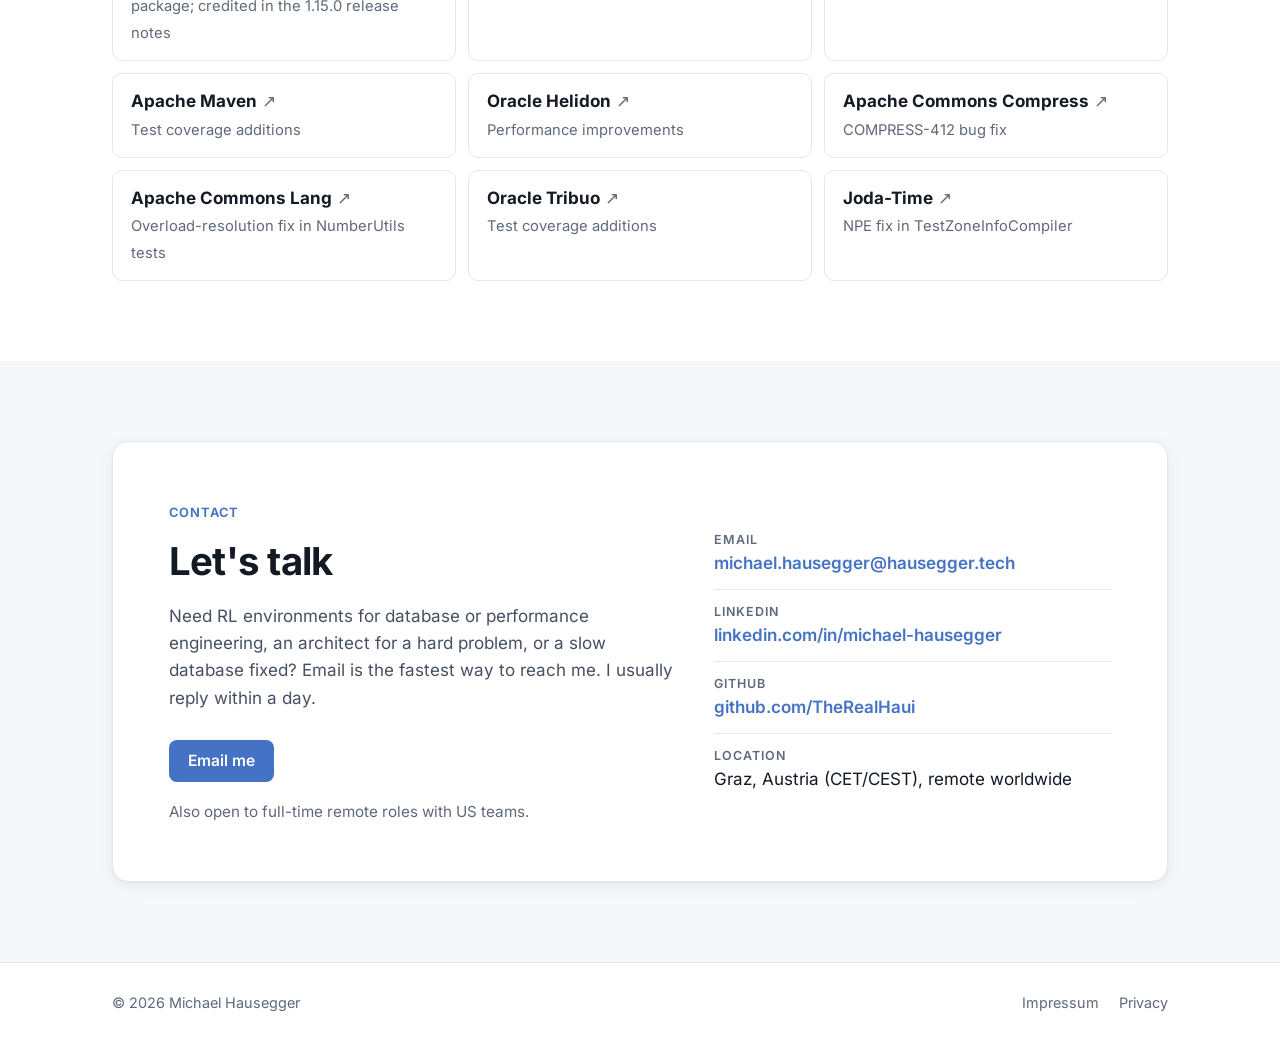
==== commit 14e22daf: "index.html improved" ====
--- a/index.html
+++ b/index.html
@@ -173,12 +173,12 @@
           <article class="card">
             <div class="card-icon" aria-hidden="true"><svg viewBox="0 0 24 24" fill="none" stroke="currentColor" stroke-width="2" stroke-linecap="round" stroke-linejoin="round"><ellipse cx="12" cy="5" rx="8" ry="3"/><path d="M4 5v14c0 1.7 3.6 3 8 3s8-1.3 8-3V5"/><path d="M4 12c0 1.7 3.6 3 8 3s8-1.3 8-3"/></svg></div>
             <h3>Graded on what the database did</h3>
-            <p>Logical reads are what a DBA tunes for on a shared server. In one batch, the two "obvious" join indexes made the query almost <strong class="hl">4× more expensive</strong> than adding no indexes at all, while the execution plan looked better.</p>
+            <p>Logical reads (pages) are what a DBA tunes for on a shared server. In one batch, the two "obvious" join indexes made the query almost <strong class="hl">4× more expensive</strong> than adding no indexes at all, while the execution plan looked better.</p>
           </article>
           <article class="card">
             <div class="card-icon" aria-hidden="true"><svg viewBox="0 0 24 24" fill="none" stroke="currentColor" stroke-width="2" stroke-linecap="round" stroke-linejoin="round"><path d="m23 6-9.5 9.5-5-5L1 18"/><path d="M17 6h6v6"/></svg></div>
             <h3>A gradient, not a cliff</h3>
-            <p>The reward is monotonic: every page saved raises the score, so a model gets a learning signal instead of a pass/fail cliff. Scores spread from 0.24 to 1.0, and the same submission always gets the same score.</p>
+            <p>The reward is monotonic: every page saved raises the score, so a model gets a learning signal instead of a pass/fail cliff. Scores spread from 0.00 to 1.0, and the same submission always gets the same score.</p>
           </article>
           <article class="card">
             <div class="card-icon" aria-hidden="true"><svg viewBox="0 0 24 24" fill="none" stroke="currentColor" stroke-width="2" stroke-linecap="round" stroke-linejoin="round"><rect x="3" y="11" width="18" height="11" rx="2"/><path d="M7 11V7a5 5 0 0 1 10 0v4"/></svg></div>
